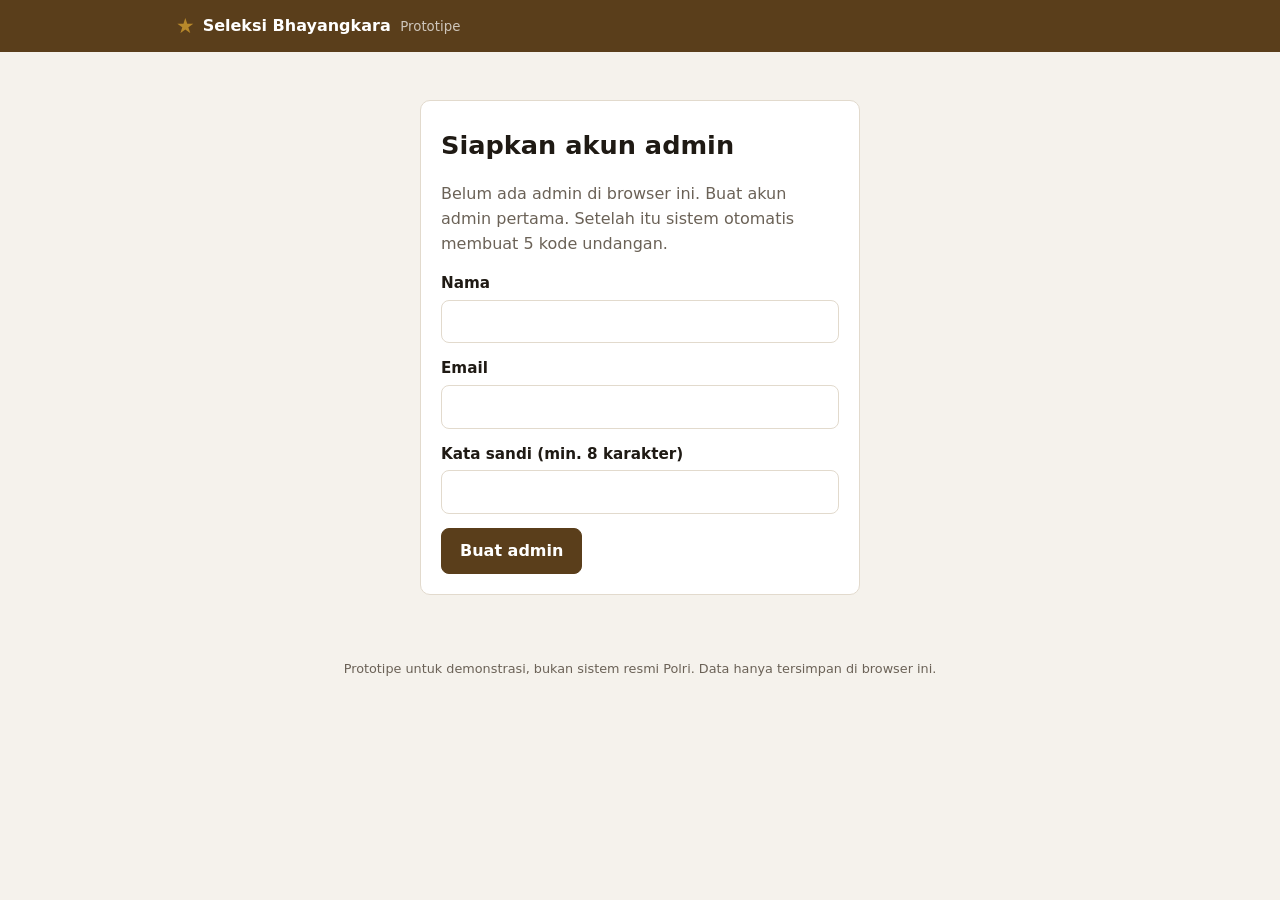
==== web-iqbal/index.html @ a6638b3a "web-iqbal: prototipe web seleksi Bhayangkara berbantuan AI - Registrasi hanya dengan kode undangan s" ====
<!doctype html>
<html lang="id">
<head>
  <meta charset="utf-8">
  <meta name="viewport" content="width=device-width, initial-scale=1">
  <title>Seleksi Bhayangkara</title>
  <link rel="stylesheet" href="css/style.css">
</head>
<body>
  <header id="kepala"></header>
  <main id="app"><p class="redup">Memuat...</p></main>
  <footer class="kaki">Prototipe untuk demonstrasi, bukan sistem resmi Polri. Data hanya tersimpan di browser ini.</footer>
  <script src="js/db.js"></script>
  <script src="js/soal.js"></script>
  <script src="js/ai.js"></script>
  <script src="js/app.js"></script>
</body>
</html>
---- web-iqbal/css/style.css ----
:root {
  --latar: #f5f2ec;
  --permukaan: #ffffff;
  --tinta: #1f1a14;
  --redup: #6b6257;
  --garis: #e2dacd;
  --merek: #5a3e1b;
  --merek-terang: #7a5626;
  --emas: #b8892b;
  --hijau: #1f7a4d; --hijau-latar: #e3f4ea;
  --kuning: #8a6400; --kuning-latar: #fff3cc;
  --merah: #b42318; --merah-latar: #fde8e7;
  --radius: 10px;
}

* { box-sizing: border-box; }
body {
  margin: 0;
  background: var(--latar);
  color: var(--tinta);
  font: 16px/1.55 system-ui, -apple-system, "Segoe UI", Roboto, sans-serif;
}
a { color: var(--merek-terang); }
h1 { font-size: 1.6rem; margin: .2em 0 .4em; }
h2 { font-size: 1.2rem; margin: 0 0 .5em; }
h3 { font-size: 1rem; margin: 1em 0 .3em; }
h4 { margin: 1.2em 0 .4em; color: var(--merek); }
.redup { color: var(--redup); }
.kecil { font-size: .85rem; }
.pecah { word-break: break-all; }

#kepala { background: var(--merek); color: #fff; }
.kepala-isi { max-width: 960px; margin: 0 auto; padding: 10px 16px; display: flex; align-items: center; gap: 16px; flex-wrap: wrap; }
.merek { display: flex; align-items: center; gap: 8px; color: #fff; text-decoration: none; font-weight: 700; }
.merek small { font-weight: 400; opacity: .7; margin-left: 4px; }
.lambang { color: var(--emas); font-size: 1.3rem; }
#kepala nav { display: flex; gap: 4px; flex: 1; flex-wrap: wrap; }
#kepala nav a { color: #f1e6d4; text-decoration: none; padding: 6px 10px; border-radius: 6px; }
#kepala nav a.aktif, #kepala nav a:hover { background: rgba(255,255,255,.14); color: #fff; }
.pengguna { display: flex; align-items: center; gap: 10px; font-size: .9rem; }
.pengguna .tombol-tipis { color: #fff; border-color: rgba(255,255,255,.4); }

main { max-width: 960px; margin: 0 auto; padding: 24px 16px 40px; }
.kaki { text-align: center; color: var(--redup); font-size: .8rem; padding: 0 16px 24px; }

.kartu { background: var(--permukaan); border: 1px solid var(--garis); border-radius: var(--radius); padding: 20px; margin-bottom: 16px; }
.kartu.sempit { max-width: 440px; margin: 24px auto; }
.kartu.sorot { border: 2px solid var(--emas); }
.kartu.bahaya { border-color: var(--merah-latar); }
.judul-baris { display: flex; justify-content: space-between; align-items: center; gap: 12px; flex-wrap: wrap; }

form label { display: block; margin-bottom: 14px; font-weight: 600; font-size: .95rem; }
input, textarea, select {
  display: block; width: 100%; margin-top: 4px; padding: 9px 11px;
  border: 1px solid var(--garis); border-radius: 8px; font: inherit; background: #fff; color: var(--tinta);
}
input:focus, textarea:focus { outline: 2px solid var(--emas); outline-offset: 0; border-color: var(--emas); }
label.centang { display: flex; gap: 10px; align-items: flex-start; font-weight: 400; }
label.centang input { width: auto; margin-top: 4px; }
.dua-kolom { display: grid; grid-template-columns: 1fr 1fr; gap: 0 20px; }
.baris-form { display: flex; gap: 12px; align-items: flex-end; flex-wrap: wrap; }
.baris-form label { margin: 0; }
.baris-tombol { display: flex; gap: 10px; flex-wrap: wrap; }

.tombol {
  display: inline-block; padding: 10px 18px; border-radius: 8px; border: 1px solid var(--merek);
  background: var(--merek); color: #fff; font: inherit; font-weight: 600; cursor: pointer; text-decoration: none;
}
.tombol:hover { background: var(--merek-terang); }
.tombol-tipis { background: transparent; color: var(--merek); padding: 6px 12px; font-weight: 500; }
.tombol-tipis:hover { background: rgba(90,62,27,.08); }
.tombol-hijau { background: var(--hijau); border-color: var(--hijau); }
.tombol-hijau:hover { background: #18633e; }
.tombol-merah { background: var(--merah); border-color: var(--merah); }
.tombol-merah:hover { background: #8f1c13; }

.langkah { list-style: none; padding: 0; counter-reset: l; }
.langkah li {
  counter-increment: l; display: flex; justify-content: space-between; align-items: center; gap: 16px;
  background: var(--permukaan); border: 1px solid var(--garis); border-radius: var(--radius); padding: 14px 16px 14px 56px;
  margin-bottom: 10px; position: relative;
}
.langkah li::before {
  content: counter(l); position: absolute; left: 16px; width: 28px; height: 28px; border-radius: 50%;
  display: grid; place-items: center; background: var(--garis); font-weight: 700;
}
.langkah li p { margin: 2px 0 0; font-size: .9rem; }
.langkah-beres::before { content: "✓" !important; background: var(--hijau) !important; color: #fff; }
.langkah-aktif { border-color: var(--emas) !important; }
.langkah-aktif::before { background: var(--emas) !important; color: #fff; }
.langkah-kunci { opacity: .55; }

.kemajuan { height: 8px; background: var(--garis); border-radius: 4px; overflow: hidden; }
.kemajuan div { height: 100%; background: var(--emas); transition: width .2s; }

fieldset.soal { margin: 0 0 16px; }
fieldset.soal legend { font-weight: 700; color: var(--merek); padding: 0 6px; }
fieldset.soal.kurang { border-color: var(--merah); box-shadow: 0 0 0 2px var(--merah-latar); }
.pertanyaan { font-weight: 600; margin-top: 0; }
.opsi { display: flex !important; gap: 10px; align-items: flex-start; font-weight: 400 !important; padding: 8px 10px; border: 1px solid var(--garis); border-radius: 8px; margin-bottom: 8px !important; cursor: pointer; }
.opsi input { width: auto; margin-top: 5px; }
.opsi:has(input:checked) { border-color: var(--emas); background: #fdf8ec; }
.alasan { margin-top: 12px; font-weight: 500 !important; }
.navigasi { display: flex; justify-content: space-between; gap: 12px; }

.lencana { display: inline-block; padding: 3px 10px; border-radius: 999px; font-size: .82rem; font-weight: 700; white-space: nowrap; }
.lencana-hijau { background: var(--hijau-latar); color: var(--hijau); }
.lencana-kuning { background: var(--kuning-latar); color: var(--kuning); }
.lencana-merah { background: var(--merah-latar); color: var(--merah); }
.lencana-demo { background: #ece8f7; color: #4a3d8f; }
.tingkat { font-size: .8rem; font-weight: 700; }
.tingkat-rendah { color: var(--kuning); }
.tingkat-sedang { color: #b45309; }
.tingkat-tinggi { color: var(--merah); }

.skor-besar { font-size: 1.8rem; font-weight: 800; color: var(--merek); }
.batang-skor { display: grid; gap: 6px; }
.batang { display: grid; grid-template-columns: 200px 1fr 44px; gap: 10px; align-items: center; font-size: .9rem; }
.jalur { height: 10px; background: var(--garis); border-radius: 5px; overflow: hidden; }
.jalur div { height: 100%; background: var(--merek-terang); }
.batang b { text-align: right; }
.jawaban { border-top: 1px solid var(--garis); padding: 8px 0; }
.jawaban p { margin: 2px 0; }
.nilai { font-size: .8rem; font-weight: 700; padding: 1px 6px; border-radius: 4px; }
.nilai-4 { background: var(--hijau-latar); color: var(--hijau); }
.nilai-3 { background: #eef4e3; color: #4d6b1f; }
.nilai-2 { background: var(--kuning-latar); color: var(--kuning); }
.nilai-1 { background: var(--merah-latar); color: var(--merah); }

details { margin: 12px 0; }
summary { cursor: pointer; color: var(--merek-terang); font-weight: 600; }

.tabel-bungkus { overflow-x: auto; background: var(--permukaan); border: 1px solid var(--garis); border-radius: var(--radius); margin-bottom: 16px; }
table { width: 100%; border-collapse: collapse; font-size: .92rem; }
th, td { text-align: left; padding: 10px 12px; border-bottom: 1px solid var(--garis); vertical-align: top; }
th { background: #faf7f1; font-size: .82rem; text-transform: uppercase; letter-spacing: .03em; color: var(--redup); }
tr:last-child td { border-bottom: 0; }
td.aksi { white-space: nowrap; text-align: right; }
code { background: #f3eee4; padding: 2px 6px; border-radius: 4px; }

.daftar-data { display: grid; grid-template-columns: 140px 1fr; gap: 4px 12px; }
.daftar-data dt { color: var(--redup); }
.daftar-data dd { margin: 0; word-break: break-all; }

.galeri { display: grid; grid-template-columns: repeat(auto-fill, minmax(120px, 1fr)); gap: 10px; margin: 12px 0; }
.galeri figure { margin: 0; position: relative; }
.galeri img { width: 100%; height: 120px; object-fit: cover; border-radius: 8px; border: 1px solid var(--garis); display: block; }
.galeri figcaption { font-size: .8rem; color: var(--redup); }
.galeri .hapus { position: absolute; top: 4px; right: 4px; width: 26px; height: 26px; border-radius: 50%; border: 0; background: rgba(0,0,0,.65); color: #fff; cursor: pointer; }

.peringatan { background: var(--kuning-latar); color: #5c4300; padding: 8px 12px; border-radius: 8px; }
.galat { background: var(--merah-latar); color: var(--merah); padding: 8px 12px; border-radius: 8px; }
.keputusan-disetujui { border-color: var(--hijau); background: var(--hijau-latar); }
.keputusan-ditolak { border-color: var(--merah); background: var(--merah-latar); }
.teks-panjang { max-width: 70ch; }

.toast { position: fixed; bottom: 20px; left: 50%; transform: translateX(-50%); max-width: calc(100% - 32px); padding: 12px 18px; border-radius: 8px; color: #fff; background: #333; z-index: 20; box-shadow: 0 6px 20px rgba(0,0,0,.2); }
.toast-sukses { background: var(--hijau); }
.toast-gagal { background: var(--merah); }
.sibuk { position: fixed; inset: 0; background: rgba(31,26,20,.45); display: grid; place-items: center; z-index: 10; padding: 16px; }
.sibuk-kotak { background: #fff; border-radius: var(--radius); padding: 24px 28px; text-align: center; max-width: 340px; }
.putar { width: 36px; height: 36px; border: 4px solid var(--garis); border-top-color: var(--emas); border-radius: 50%; margin: 0 auto; animation: putar 1s linear infinite; }
@keyframes putar { to { transform: rotate(360deg); } }

@media (max-width: 640px) {
  .dua-kolom { grid-template-columns: 1fr; }
  .batang { grid-template-columns: 1fr 44px; }
  .batang span { grid-column: 1 / -1; }
  .langkah li { flex-direction: column; align-items: flex-start; }
  .daftar-data { grid-template-columns: 1fr; }
  .daftar-data dd { margin-bottom: 6px; }
  h1 { font-size: 1.35rem; }
}
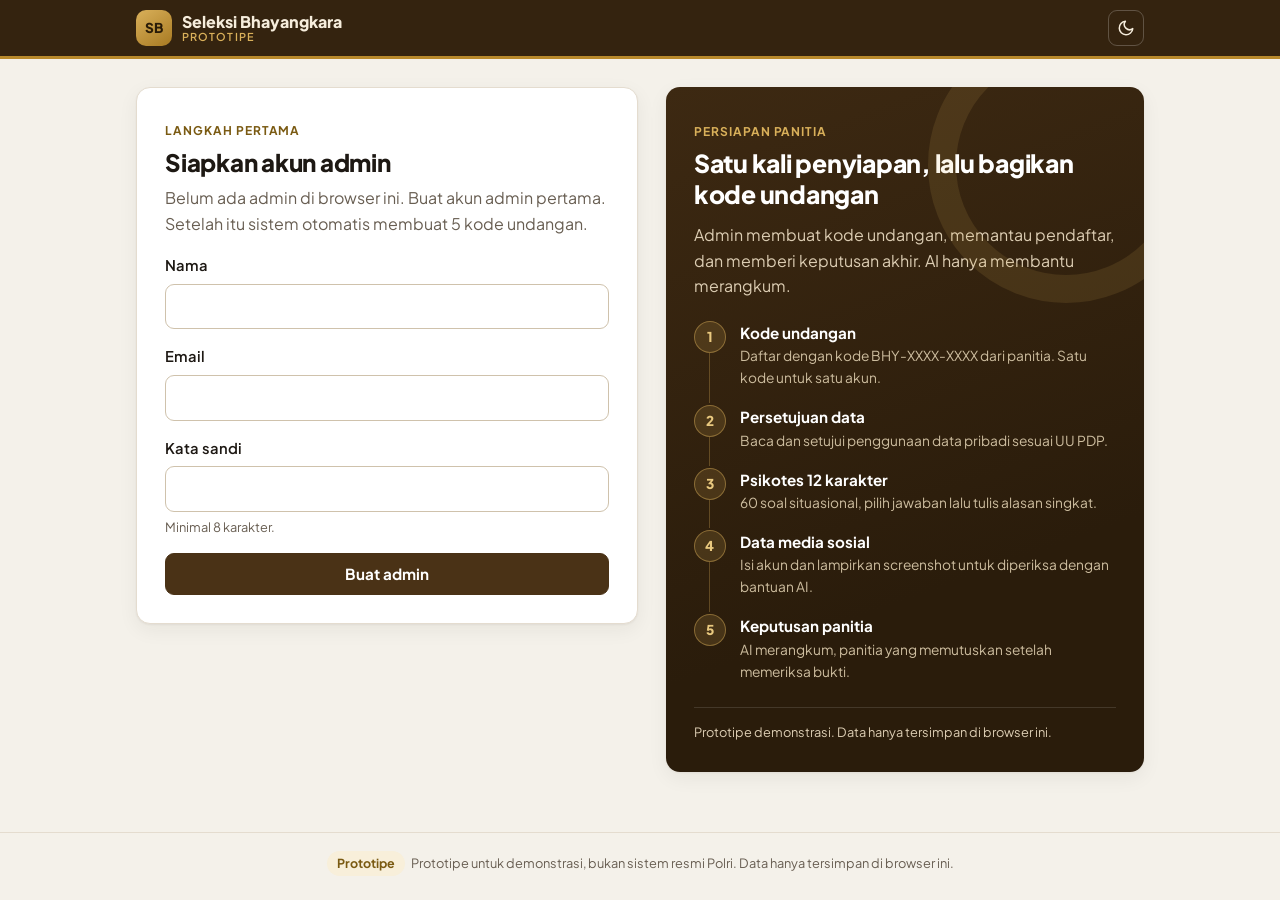
==== commit a637f847: "web-iqbal: rombak tampilan (resmi, responsif 375px, mode gelap) - Token warna coklat/emas dirapikan," ====
--- a/web-iqbal/index.html
+++ b/web-iqbal/index.html
@@ -4,12 +4,17 @@
   <meta charset="utf-8">
   <meta name="viewport" content="width=device-width, initial-scale=1">
   <title>Seleksi Bhayangkara</title>
+  <meta name="color-scheme" content="light dark">
+  <script>try { var t = localStorage.getItem('tema'); if (t === 'light' || t === 'dark') document.documentElement.dataset.theme = t; } catch (e) {}</script>
+  <link rel="preconnect" href="https://fonts.googleapis.com">
+  <link rel="preconnect" href="https://fonts.gstatic.com" crossorigin>
+  <link rel="stylesheet" href="https://fonts.googleapis.com/css2?family=Plus+Jakarta+Sans:wght@400;500;600;700;800&display=swap">
   <link rel="stylesheet" href="css/style.css">
 </head>
 <body>
   <header id="kepala"></header>
   <main id="app"><p class="redup">Memuat...</p></main>
-  <footer class="kaki">Prototipe untuk demonstrasi, bukan sistem resmi Polri. Data hanya tersimpan di browser ini.</footer>
+  <footer class="kaki"><span class="lencana lencana-prototipe">Prototipe</span>Prototipe untuk demonstrasi, bukan sistem resmi Polri. Data hanya tersimpan di browser ini.</footer>
   <script src="js/db.js"></script>
   <script src="js/soal.js"></script>
   <script src="js/ai.js"></script>
--- a/web-iqbal/css/style.css
+++ b/web-iqbal/css/style.css
@@ -1,173 +1,665 @@
+/* ==========================================================================
+   Seleksi Bhayangkara (prototipe): tampilan
+   Token warna di :root, mode gelap lewat prefers-color-scheme atau data-theme.
+   ========================================================================== */
+
 :root {
-  --latar: #f5f2ec;
+  --latar: #f4f1ea;
+  --latar-2: #ece6da;
   --permukaan: #ffffff;
-  --tinta: #1f1a14;
-  --redup: #6b6257;
-  --garis: #e2dacd;
-  --merek: #5a3e1b;
-  --merek-terang: #7a5626;
+  --permukaan-2: #faf7f1;
+  --tinta: #1d1813;
+  --redup: #685e52;
+  --garis: #e4dccf;
+  --garis-kuat: #cfc2ac;
+  --merek: #4a3216;
+  --merek-terang: #6d4c22;
+  --tautan: #7a5626;
   --emas: #b8892b;
-  --hijau: #1f7a4d; --hijau-latar: #e3f4ea;
-  --kuning: #8a6400; --kuning-latar: #fff3cc;
-  --merah: #b42318; --merah-latar: #fde8e7;
-  --radius: 10px;
-}
+  --emas-lembut: #f8efda;
+  --emas-tinta: #7a5a12;
+  --kepala: #34230f;
+  --kepala-tinta: #f6eddc;
+  --tombol: #4a3216;
+  --tombol-hover: #6d4c22;
+  --tombol-tinta: #ffffff;
+  --hijau: #17784a; --hijau-latar: #e2f3e9; --hijau-garis: #a7d9bd;
+  --kuning: #8a6100; --kuning-latar: #fff2c7; --kuning-garis: #ecd27a;
+  --merah: #b42318; --merah-latar: #fde7e5; --merah-garis: #f2b1aa;
+  --ungu: #4a3d8f; --ungu-latar: #ece8f7;
+  --bayang: 0 1px 2px rgba(40, 28, 12, .05), 0 6px 20px rgba(40, 28, 12, .06);
+  --bayang-kuat: 0 10px 40px rgba(40, 28, 12, .18);
+  --radius: 14px;
+  --radius-kecil: 9px;
+  --lebar: 1040px;
+  color-scheme: light;
+}
+
+@media (prefers-color-scheme: dark) {
+  :root:not([data-theme="light"]) {
+    --latar: #14110d;
+    --latar-2: #1b1712;
+    --permukaan: #1e1913;
+    --permukaan-2: #241e17;
+    --tinta: #efe8dc;
+    --redup: #a99d8c;
+    --garis: #352c22;
+    --garis-kuat: #4b3f31;
+    --merek: #e2bf78;
+    --merek-terang: #f0d395;
+    --tautan: #e3bd6b;
+    --emas: #d4a646;
+    --emas-lembut: #2b2316;
+    --emas-tinta: #ecc879;
+    --kepala: #0e0b08;
+    --kepala-tinta: #efe3cc;
+    --tombol: #d4a646;
+    --tombol-hover: #e6bb5f;
+    --tombol-tinta: #1b140a;
+    --hijau: #5ccf95; --hijau-latar: #12291d; --hijau-garis: #24563c;
+    --kuning: #e8b941; --kuning-latar: #2d2410; --kuning-garis: #5c4a1b;
+    --merah: #f3837a; --merah-latar: #341815; --merah-garis: #6b2c26;
+    --ungu: #b9aef0; --ungu-latar: #252040;
+    --bayang: 0 1px 2px rgba(0, 0, 0, .3), 0 6px 20px rgba(0, 0, 0, .25);
+    --bayang-kuat: 0 10px 40px rgba(0, 0, 0, .55);
+    color-scheme: dark;
+  }
+}
+:root[data-theme="dark"] {
+  --latar: #14110d;
+  --latar-2: #1b1712;
+  --permukaan: #1e1913;
+  --permukaan-2: #241e17;
+  --tinta: #efe8dc;
+  --redup: #a99d8c;
+  --garis: #352c22;
+  --garis-kuat: #4b3f31;
+  --merek: #e2bf78;
+  --merek-terang: #f0d395;
+  --tautan: #e3bd6b;
+  --emas: #d4a646;
+  --emas-lembut: #2b2316;
+  --emas-tinta: #ecc879;
+  --kepala: #0e0b08;
+  --kepala-tinta: #efe3cc;
+  --tombol: #d4a646;
+  --tombol-hover: #e6bb5f;
+  --tombol-tinta: #1b140a;
+  --hijau: #5ccf95; --hijau-latar: #12291d; --hijau-garis: #24563c;
+  --kuning: #e8b941; --kuning-latar: #2d2410; --kuning-garis: #5c4a1b;
+  --merah: #f3837a; --merah-latar: #341815; --merah-garis: #6b2c26;
+  --ungu: #b9aef0; --ungu-latar: #252040;
+  --bayang: 0 1px 2px rgba(0, 0, 0, .3), 0 6px 20px rgba(0, 0, 0, .25);
+  --bayang-kuat: 0 10px 40px rgba(0, 0, 0, .55);
+  color-scheme: dark;
+}
+
+/* ---------- Dasar ---------- */
 
 * { box-sizing: border-box; }
+[hidden] { display: none !important; }
+html { -webkit-text-size-adjust: 100%; }
 body {
   margin: 0;
+  min-height: 100vh;
+  display: flex;
+  flex-direction: column;
   background: var(--latar);
   color: var(--tinta);
-  font: 16px/1.55 system-ui, -apple-system, "Segoe UI", Roboto, sans-serif;
-}
-a { color: var(--merek-terang); }
-h1 { font-size: 1.6rem; margin: .2em 0 .4em; }
-h2 { font-size: 1.2rem; margin: 0 0 .5em; }
-h3 { font-size: 1rem; margin: 1em 0 .3em; }
-h4 { margin: 1.2em 0 .4em; color: var(--merek); }
+  font: 16px/1.6 "Plus Jakarta Sans", system-ui, -apple-system, "Segoe UI", Roboto, sans-serif;
+  -webkit-font-smoothing: antialiased;
+}
+a { color: var(--tautan); text-underline-offset: 2px; }
+h1, h2, h3, h4 { line-height: 1.25; letter-spacing: -.01em; }
+h1 { font-size: 1.75rem; font-weight: 800; margin: .1em 0 .35em; }
+h2 { font-size: 1.2rem; font-weight: 700; margin: 0 0 .5em; }
+h3 { font-size: 1rem; font-weight: 700; margin: 1.2em 0 .4em; }
+h4 { font-size: .95rem; margin: 1.4em 0 .5em; color: var(--merek); }
+p { margin: 0 0 .8em; }
+ul, ol { padding-left: 1.3em; }
+li { margin-bottom: .25em; }
 .redup { color: var(--redup); }
 .kecil { font-size: .85rem; }
 .pecah { word-break: break-all; }
-
-#kepala { background: var(--merek); color: #fff; }
-.kepala-isi { max-width: 960px; margin: 0 auto; padding: 10px 16px; display: flex; align-items: center; gap: 16px; flex-wrap: wrap; }
-.merek { display: flex; align-items: center; gap: 8px; color: #fff; text-decoration: none; font-weight: 700; }
-.merek small { font-weight: 400; opacity: .7; margin-left: 4px; }
-.lambang { color: var(--emas); font-size: 1.3rem; }
-#kepala nav { display: flex; gap: 4px; flex: 1; flex-wrap: wrap; }
-#kepala nav a { color: #f1e6d4; text-decoration: none; padding: 6px 10px; border-radius: 6px; }
-#kepala nav a.aktif, #kepala nav a:hover { background: rgba(255,255,255,.14); color: #fff; }
-.pengguna { display: flex; align-items: center; gap: 10px; font-size: .9rem; }
-.pengguna .tombol-tipis { color: #fff; border-color: rgba(255,255,255,.4); }
-
-main { max-width: 960px; margin: 0 auto; padding: 24px 16px 40px; }
-.kaki { text-align: center; color: var(--redup); font-size: .8rem; padding: 0 16px 24px; }
-
-.kartu { background: var(--permukaan); border: 1px solid var(--garis); border-radius: var(--radius); padding: 20px; margin-bottom: 16px; }
-.kartu.sempit { max-width: 440px; margin: 24px auto; }
-.kartu.sorot { border: 2px solid var(--emas); }
-.kartu.bahaya { border-color: var(--merah-latar); }
-.judul-baris { display: flex; justify-content: space-between; align-items: center; gap: 12px; flex-wrap: wrap; }
-
-form label { display: block; margin-bottom: 14px; font-weight: 600; font-size: .95rem; }
+.label-atas {
+  display: inline-block; margin: 0 0 .35em; font-size: .75rem; font-weight: 700;
+  letter-spacing: .08em; text-transform: uppercase; color: var(--emas-tinta);
+}
+.huruf-besar { text-transform: uppercase; }
+:focus-visible { outline: 3px solid var(--emas); outline-offset: 2px; }
+.sr { position: absolute !important; width: 1px; height: 1px; overflow: hidden; clip: rect(0 0 0 0); white-space: nowrap; }
+
+/* ---------- Kepala ---------- */
+
+#kepala {
+  background: var(--kepala);
+  color: var(--kepala-tinta);
+  border-bottom: 3px solid var(--emas);
+  position: sticky; top: 0; z-index: 30;
+}
+.kepala-isi {
+  max-width: var(--lebar); margin: 0 auto; padding: 10px 16px;
+  display: flex; align-items: center; gap: 12px 20px; flex-wrap: wrap;
+}
+.merek { display: flex; align-items: center; gap: 10px; color: var(--kepala-tinta); text-decoration: none; min-width: 0; }
+.lambang {
+  flex: none; width: 36px; height: 36px; border-radius: 10px; display: grid; place-items: center;
+  background: linear-gradient(145deg, #d9b05a, #a87a22); color: #2a1c08;
+  font-weight: 800; font-size: .85rem; letter-spacing: .02em;
+}
+.merek-teks { display: flex; flex-direction: column; line-height: 1.15; font-weight: 800; font-size: 1rem; }
+.merek-teks small {
+  font-weight: 600; font-size: .68rem; letter-spacing: .1em; text-transform: uppercase; color: #d9b05a;
+}
+#kepala nav { display: flex; gap: 4px; flex: 1; min-width: 0; }
+#kepala nav a {
+  color: var(--kepala-tinta); opacity: .78; text-decoration: none; padding: 7px 12px; border-radius: 8px;
+  font-weight: 600; font-size: .92rem; white-space: nowrap;
+}
+#kepala nav a:hover { opacity: 1; background: rgba(255, 255, 255, .08); }
+#kepala nav a.aktif { opacity: 1; background: rgba(217, 176, 90, .18); color: #f3d79b; }
+.pengisi { flex: 1; }
+.pengguna { display: flex; align-items: center; gap: 8px; margin-left: auto; }
+.nama-pengguna { display: flex; flex-direction: column; line-height: 1.2; text-align: right; font-weight: 600; font-size: .88rem; }
+.nama-pengguna small { font-weight: 500; font-size: .72rem; opacity: .65; }
+.pengguna .tombol-tipis { color: var(--kepala-tinta); border-color: rgba(255, 255, 255, .28); }
+.pengguna .tombol-tipis:hover { background: rgba(255, 255, 255, .1); }
+.tombol-ikon {
+  width: 36px; height: 36px; display: grid; place-items: center; border-radius: 9px; cursor: pointer;
+  border: 1px solid rgba(255, 255, 255, .22); background: transparent; color: var(--kepala-tinta);
+}
+.tombol-ikon:hover { background: rgba(255, 255, 255, .1); }
+.tombol-ikon svg { width: 18px; height: 18px; }
+
+/* ---------- Tata letak ---------- */
+
+main { flex: 1; width: 100%; max-width: var(--lebar); margin: 0 auto; padding: 28px 16px 48px; }
+.kaki {
+  border-top: 1px solid var(--garis); color: var(--redup); font-size: .8rem; text-align: center;
+  padding: 18px 16px 24px; line-height: 1.5;
+}
+.kaki .lencana { margin-right: 6px; }
+
+.kartu {
+  background: var(--permukaan); border: 1px solid var(--garis); border-radius: var(--radius);
+  padding: 22px; margin-bottom: 16px; box-shadow: var(--bayang);
+}
+.kartu > :last-child { margin-bottom: 0; }
+.kartu.sempit { max-width: 460px; margin: 24px auto; }
+.kartu.sorot { border-color: var(--emas); box-shadow: 0 0 0 1px var(--emas), var(--bayang); }
+.kartu.bahaya { border-color: var(--merah-garis); }
+.judul-baris { display: flex; justify-content: space-between; align-items: center; gap: 8px 12px; flex-wrap: wrap; }
+.judul-baris h2, .judul-baris h3 { margin: 0; }
+.judul-halaman { display: flex; justify-content: space-between; align-items: flex-end; gap: 16px; flex-wrap: wrap; margin-bottom: 20px; }
+.judul-halaman h1 { margin-bottom: .15em; }
+.judul-halaman p { margin: 0; }
+.kembali { display: inline-flex; align-items: center; gap: 6px; font-weight: 600; font-size: .9rem; text-decoration: none; margin-bottom: 12px; }
+
+/* ---------- Formulir ---------- */
+
+form label { display: block; margin-bottom: 16px; font-weight: 600; font-size: .92rem; }
+.label-isian { margin: 0 0 6px; font-size: .92rem; }
+.petunjuk { display: block; font-weight: 400; font-size: .8rem; color: var(--redup); margin-top: 5px; }
 input, textarea, select {
-  display: block; width: 100%; margin-top: 4px; padding: 9px 11px;
-  border: 1px solid var(--garis); border-radius: 8px; font: inherit; background: #fff; color: var(--tinta);
-}
-input:focus, textarea:focus { outline: 2px solid var(--emas); outline-offset: 0; border-color: var(--emas); }
-label.centang { display: flex; gap: 10px; align-items: flex-start; font-weight: 400; }
-label.centang input { width: auto; margin-top: 4px; }
+  display: block; width: 100%; margin-top: 6px; padding: 10px 12px;
+  border: 1px solid var(--garis-kuat); border-radius: var(--radius-kecil);
+  font: inherit; font-weight: 400; background: var(--permukaan); color: var(--tinta);
+  transition: border-color .15s, box-shadow .15s;
+}
+input::placeholder, textarea::placeholder { color: var(--redup); opacity: .75; }
+input:focus, textarea:focus, select:focus { outline: none; border-color: var(--emas); box-shadow: 0 0 0 3px color-mix(in srgb, var(--emas) 28%, transparent); }
+textarea { resize: vertical; min-height: 64px; }
+label.centang {
+  display: flex; gap: 12px; align-items: flex-start; font-weight: 500; padding: 12px 14px;
+  background: var(--permukaan-2); border: 1px solid var(--garis); border-radius: var(--radius-kecil); cursor: pointer;
+}
+label.centang input { width: 18px; height: 18px; flex: none; margin-top: 3px; accent-color: var(--emas); }
 .dua-kolom { display: grid; grid-template-columns: 1fr 1fr; gap: 0 20px; }
-.baris-form { display: flex; gap: 12px; align-items: flex-end; flex-wrap: wrap; }
-.baris-form label { margin: 0; }
-.baris-tombol { display: flex; gap: 10px; flex-wrap: wrap; }
+.baris-form { display: flex; gap: 12px 16px; align-items: flex-end; flex-wrap: wrap; }
+.baris-form label { margin: 0; flex: 1 1 160px; }
+.baris-tombol { display: flex; gap: 10px; flex-wrap: wrap; align-items: center; }
+
+/* ---------- Tombol ---------- */
 
 .tombol {
-  display: inline-block; padding: 10px 18px; border-radius: 8px; border: 1px solid var(--merek);
-  background: var(--merek); color: #fff; font: inherit; font-weight: 600; cursor: pointer; text-decoration: none;
-}
-.tombol:hover { background: var(--merek-terang); }
-.tombol-tipis { background: transparent; color: var(--merek); padding: 6px 12px; font-weight: 500; }
-.tombol-tipis:hover { background: rgba(90,62,27,.08); }
-.tombol-hijau { background: var(--hijau); border-color: var(--hijau); }
-.tombol-hijau:hover { background: #18633e; }
-.tombol-merah { background: var(--merah); border-color: var(--merah); }
-.tombol-merah:hover { background: #8f1c13; }
-
-.langkah { list-style: none; padding: 0; counter-reset: l; }
+  display: inline-flex; align-items: center; justify-content: center; gap: 8px;
+  padding: 11px 20px; border-radius: var(--radius-kecil); border: 1px solid var(--tombol);
+  background: var(--tombol); color: var(--tombol-tinta); font: inherit; font-weight: 700; font-size: .95rem;
+  cursor: pointer; text-decoration: none; line-height: 1.2; transition: background .15s, border-color .15s, transform .05s;
+}
+.tombol:hover { background: var(--tombol-hover); border-color: var(--tombol-hover); }
+.tombol:active { transform: translateY(1px); }
+.tombol-penuh { width: 100%; }
+.tombol-tipis { background: transparent; color: var(--merek); border-color: var(--garis-kuat); padding: 7px 14px; font-weight: 600; font-size: .88rem; }
+.tombol-tipis:hover { background: var(--emas-lembut); border-color: var(--emas); }
+.tombol-hijau { background: var(--hijau); border-color: var(--hijau); color: #fff; }
+.tombol-hijau:hover { background: color-mix(in srgb, var(--hijau) 85%, #000); border-color: color-mix(in srgb, var(--hijau) 85%, #000); }
+.tombol-merah { background: var(--merah); border-color: var(--merah); color: #fff; }
+.tombol-merah:hover { background: color-mix(in srgb, var(--merah) 85%, #000); border-color: color-mix(in srgb, var(--merah) 85%, #000); }
+:root[data-theme="dark"] .tombol-hijau, :root[data-theme="dark"] .tombol-merah { color: #14110d; }
+@media (prefers-color-scheme: dark) {
+  :root:not([data-theme="light"]) .tombol-hijau, :root:not([data-theme="light"]) .tombol-merah { color: #14110d; }
+}
+
+/* ---------- Halaman masuk / daftar ---------- */
+
+.auth { display: grid; grid-template-columns: 1.05fr 1fr; gap: 28px; align-items: start; }
+.auth-info {
+  position: relative; overflow: hidden; border-radius: var(--radius); padding: 30px 28px;
+  background: linear-gradient(160deg, #3d2912 0%, #2a1c0b 70%); color: #f3e8d4;
+  box-shadow: var(--bayang);
+}
+.auth-info::after {
+  content: ""; position: absolute; right: -60px; top: -60px; width: 220px; height: 220px; border-radius: 50%;
+  border: 28px solid rgba(217, 176, 90, .12); pointer-events: none;
+}
+.auth-info .label-atas { color: #d9b05a; }
+.auth-judul { font-size: 1.55rem; font-weight: 800; margin: .1em 0 .5em; color: #fff; }
+.auth-info > p { color: #dccdb3; }
+.alur { list-style: none; padding: 0; margin: 22px 0 0; counter-reset: alur; }
+.alur li { counter-increment: alur; position: relative; padding: 0 0 16px 46px; margin: 0; }
+.alur li::before {
+  content: counter(alur); position: absolute; left: 0; top: 0; width: 30px; height: 30px; border-radius: 50%;
+  display: grid; place-items: center; font-weight: 800; font-size: .85rem;
+  background: rgba(217, 176, 90, .16); color: #e9c97f; border: 1px solid rgba(217, 176, 90, .45);
+}
+.alur li:not(:last-child)::after {
+  content: ""; position: absolute; left: 15px; top: 32px; bottom: 2px; width: 1px; background: rgba(217, 176, 90, .3);
+}
+.alur b { display: block; color: #fff; font-size: .95rem; }
+.alur span { display: block; color: #cdbd9f; font-size: .86rem; }
+.auth-catatan { margin: 8px 0 0; padding-top: 14px; border-top: 1px solid rgba(255, 255, 255, .12); font-size: .8rem; color: #bfae8f; }
+.auth-form { padding: 28px; margin: 0; }
+.auth-form h1 { font-size: 1.5rem; }
+.auth-form form { margin-top: 18px; }
+.auth-bawah { margin: 16px 0 0; text-align: center; font-size: .92rem; }
+
+/* ---------- Beranda pendaftar ---------- */
+
+.ringkas-kemajuan {
+  display: flex; align-items: center; gap: 12px; background: var(--permukaan); border: 1px solid var(--garis);
+  border-radius: var(--radius); padding: 10px 16px; box-shadow: var(--bayang);
+}
+.ringkas-kemajuan b { font-size: 1.5rem; font-weight: 800; color: var(--merek); }
+.ringkas-kemajuan span { font-size: .82rem; color: var(--redup); line-height: 1.3; }
+.langkah { list-style: none; padding: 0; margin: 0; counter-reset: l; }
 .langkah li {
-  counter-increment: l; display: flex; justify-content: space-between; align-items: center; gap: 16px;
-  background: var(--permukaan); border: 1px solid var(--garis); border-radius: var(--radius); padding: 14px 16px 14px 56px;
-  margin-bottom: 10px; position: relative;
+  counter-increment: l; display: flex; align-items: center; gap: 16px; position: relative;
+  background: var(--permukaan); border: 1px solid var(--garis); border-radius: var(--radius);
+  padding: 18px 18px 18px 70px; margin-bottom: 12px; box-shadow: var(--bayang);
 }
 .langkah li::before {
-  content: counter(l); position: absolute; left: 16px; width: 28px; height: 28px; border-radius: 50%;
-  display: grid; place-items: center; background: var(--garis); font-weight: 700;
-}
-.langkah li p { margin: 2px 0 0; font-size: .9rem; }
-.langkah-beres::before { content: "✓" !important; background: var(--hijau) !important; color: #fff; }
-.langkah-aktif { border-color: var(--emas) !important; }
-.langkah-aktif::before { background: var(--emas) !important; color: #fff; }
-.langkah-kunci { opacity: .55; }
-
-.kemajuan { height: 8px; background: var(--garis); border-radius: 4px; overflow: hidden; }
-.kemajuan div { height: 100%; background: var(--emas); transition: width .2s; }
-
-fieldset.soal { margin: 0 0 16px; }
-fieldset.soal legend { font-weight: 700; color: var(--merek); padding: 0 6px; }
-fieldset.soal.kurang { border-color: var(--merah); box-shadow: 0 0 0 2px var(--merah-latar); }
-.pertanyaan { font-weight: 600; margin-top: 0; }
-.opsi { display: flex !important; gap: 10px; align-items: flex-start; font-weight: 400 !important; padding: 8px 10px; border: 1px solid var(--garis); border-radius: 8px; margin-bottom: 8px !important; cursor: pointer; }
-.opsi input { width: auto; margin-top: 5px; }
-.opsi:has(input:checked) { border-color: var(--emas); background: #fdf8ec; }
-.alasan { margin-top: 12px; font-weight: 500 !important; }
-.navigasi { display: flex; justify-content: space-between; gap: 12px; }
-
-.lencana { display: inline-block; padding: 3px 10px; border-radius: 999px; font-size: .82rem; font-weight: 700; white-space: nowrap; }
-.lencana-hijau { background: var(--hijau-latar); color: var(--hijau); }
-.lencana-kuning { background: var(--kuning-latar); color: var(--kuning); }
-.lencana-merah { background: var(--merah-latar); color: var(--merah); }
-.lencana-demo { background: #ece8f7; color: #4a3d8f; }
-.tingkat { font-size: .8rem; font-weight: 700; }
-.tingkat-rendah { color: var(--kuning); }
-.tingkat-sedang { color: #b45309; }
-.tingkat-tinggi { color: var(--merah); }
+  content: counter(l); position: absolute; left: 18px; top: 50%; translate: 0 -50%; width: 36px; height: 36px; border-radius: 50%;
+  display: grid; place-items: center; background: var(--latar-2); color: var(--redup); font-weight: 800;
+}
+.langkah-isi { flex: 1; min-width: 0; }
+.langkah-isi strong { display: inline; font-size: 1.02rem; }
+.langkah li p { margin: 3px 0 0; font-size: .9rem; }
+.langkah-status { display: inline-block; vertical-align: 2px; margin-left: 8px; font-size: .72rem; font-weight: 700; padding: 2px 8px; border-radius: 999px; }
+.langkah-beres::before { content: "✓" !important; background: var(--hijau) !important; color: #fff !important; }
+.langkah-beres .langkah-status { background: var(--hijau-latar); color: var(--hijau); }
+.langkah-aktif { border-color: var(--emas) !important; box-shadow: 0 0 0 1px var(--emas), var(--bayang) !important; }
+.langkah-aktif::before { background: var(--emas) !important; color: #2a1c08 !important; }
+.langkah-aktif .langkah-status { background: var(--emas-lembut); color: var(--emas-tinta); }
+.langkah-kunci { opacity: .6; box-shadow: none !important; }
+.langkah-kunci .langkah-status { background: var(--latar-2); color: var(--redup); }
+
+.banner { display: flex; gap: 14px; align-items: flex-start; }
+.banner-ikon { flex: none; width: 40px; height: 40px; border-radius: 50%; display: grid; place-items: center; font-weight: 800; font-size: 1.1rem; }
+.banner h2 { margin-bottom: .25em; }
+.banner p { margin: 0; }
+.keputusan-disetujui { border-color: var(--hijau-garis); background: var(--hijau-latar); }
+.keputusan-disetujui .banner-ikon { background: var(--hijau); color: #fff; }
+.keputusan-ditolak { border-color: var(--merah-garis); background: var(--merah-latar); }
+.keputusan-ditolak .banner-ikon { background: var(--merah); color: #fff; }
+
+/* ---------- Persetujuan ---------- */
+
+.teks-panjang { max-width: 72ch; }
+.teks-panjang ul { background: var(--permukaan-2); border: 1px solid var(--garis); border-radius: var(--radius-kecil); padding: 14px 16px 14px 34px; }
+.kotak-info { display: flex; gap: 12px; padding: 12px 14px; border-radius: var(--radius-kecil); background: var(--emas-lembut); border: 1px solid color-mix(in srgb, var(--emas) 40%, transparent); }
+.kotak-info p { margin: 0; }
+.teks-panjang .kotak-info { margin-bottom: .8em; }
+
+/* ---------- Psikotes ---------- */
+
+.psikotes-atas {
+  position: sticky; top: var(--tinggi-kepala, 59px); z-index: 20; margin: -28px -16px 20px; padding: 12px 16px 10px;
+  background: color-mix(in srgb, var(--latar) 92%, transparent); backdrop-filter: blur(8px);
+  border-bottom: 1px solid var(--garis);
+}
+.psikotes-info { display: flex; justify-content: space-between; gap: 8px; flex-wrap: wrap; font-size: .85rem; margin-bottom: 8px; }
+.psikotes-info b { color: var(--merek); }
+.kemajuan { height: 8px; background: var(--latar-2); border-radius: 999px; overflow: hidden; }
+.kemajuan div { height: 100%; background: linear-gradient(90deg, var(--emas), #d9b05a); border-radius: 999px; transition: width .25s; }
+.bagian-nav { display: flex; gap: 6px; margin-top: 10px; overflow-x: auto; scrollbar-width: none; padding-bottom: 2px; }
+.bagian-nav::-webkit-scrollbar { display: none; }
+.chip-bagian {
+  flex: none; min-width: 34px; height: 30px; padding: 0 8px; border-radius: 8px; display: grid; place-items: center;
+  font-size: .8rem; font-weight: 700; text-decoration: none; border: 1px solid var(--garis-kuat);
+  background: var(--permukaan); color: var(--redup);
+}
+a.chip-bagian:hover { border-color: var(--emas); color: var(--merek); }
+.chip-bagian.sebagian { border-color: var(--emas); color: var(--emas-tinta); background: var(--emas-lembut); }
+.chip-bagian.lengkap { border-color: var(--hijau-garis); color: var(--hijau); background: var(--hijau-latar); }
+.chip-bagian.kini { border-color: var(--tombol); background: var(--tombol); color: var(--tombol-tinta); box-shadow: 0 2px 6px rgba(0, 0, 0, .15); }
+.chip-bagian.terkunci { opacity: .45; cursor: not-allowed; }
+
+.bagian-kepala { display: flex; gap: 18px; align-items: flex-start; }
+.kode-dimensi {
+  flex: none; min-width: 58px; height: 58px; padding: 0 8px; border-radius: 14px; display: grid; place-items: center;
+  background: var(--emas-lembut); color: var(--emas-tinta); border: 1px solid color-mix(in srgb, var(--emas) 45%, transparent);
+  font-weight: 800; font-size: 1.05rem;
+}
+.bagian-kepala h1 { margin: 0 0 .2em; }
+.bagian-kepala p:last-child { margin: 0; }
+
+fieldset.soal { margin: 0 0 16px; min-width: 0; }
+fieldset.soal legend {
+  float: left; width: 100%; padding: 0; margin-bottom: 12px;
+  display: flex; justify-content: space-between; align-items: center; gap: 8px;
+}
+fieldset.soal legend + * { clear: both; }
+.nomor-soal { font-size: .78rem; font-weight: 800; letter-spacing: .06em; text-transform: uppercase; color: var(--emas-tinta); }
+.tanda-lengkap { display: none; font-size: .75rem; font-weight: 700; color: var(--hijau); background: var(--hijau-latar); padding: 2px 10px; border-radius: 999px; }
+fieldset.soal.lengkap { border-color: var(--hijau-garis); }
+fieldset.soal.lengkap .tanda-lengkap { display: inline-block; }
+fieldset.soal.kurang { border-color: var(--merah); box-shadow: 0 0 0 3px var(--merah-latar); }
+.pertanyaan { font-weight: 600; font-size: 1.05rem; line-height: 1.55; margin: 0 0 14px; }
+.opsi {
+  display: flex !important; gap: 12px; align-items: flex-start; font-weight: 400 !important; font-size: .97rem;
+  padding: 11px 14px; border: 1px solid var(--garis); border-radius: var(--radius-kecil); margin-bottom: 8px !important;
+  cursor: pointer; background: var(--permukaan); transition: border-color .12s, background .12s;
+}
+.opsi:hover { border-color: var(--garis-kuat); background: var(--permukaan-2); }
+.opsi input { position: absolute; opacity: 0; width: 1px; height: 1px; margin: 0; }
+.huruf {
+  flex: none; width: 28px; height: 28px; border-radius: 50%; display: grid; place-items: center;
+  border: 1.5px solid var(--garis-kuat); font-weight: 700; font-size: .82rem; color: var(--redup); margin-top: -1px;
+}
+.opsi-teks { padding-top: 1px; }
+.opsi:has(input:checked) { border-color: var(--emas); background: var(--emas-lembut); box-shadow: 0 0 0 1px var(--emas); }
+.opsi:has(input:checked) .huruf { background: var(--emas); border-color: var(--emas); color: #2a1c08; }
+.opsi:has(input:focus-visible) { outline: 3px solid var(--emas); outline-offset: 2px; }
+.alasan { margin: 16px 0 4px !important; font-weight: 600 !important; }
+.alasan .redup { font-weight: 400; }
+.hitung-alasan { text-align: right; font-size: .78rem; color: var(--redup); }
+.hitung-alasan.cukup { color: var(--hijau); font-weight: 600; }
+
+.navigasi {
+  display: flex; justify-content: space-between; align-items: center; gap: 12px;
+  padding: 14px 16px; background: var(--permukaan); border: 1px solid var(--garis); border-radius: var(--radius); box-shadow: var(--bayang);
+}
+.navigasi-tengah { font-size: .85rem; color: var(--redup); text-align: center; }
+
+/* ---------- Status & lencana ---------- */
+
+.lencana {
+  display: inline-flex; align-items: center; gap: 6px; padding: 3px 10px; border-radius: 999px;
+  font-size: .78rem; font-weight: 700; white-space: nowrap; line-height: 1.5;
+}
+.lencana-hijau, .lencana-kuning, .lencana-merah { border: 1px solid; }
+.lencana-hijau::before, .lencana-kuning::before, .lencana-merah::before { content: ""; width: 8px; height: 8px; border-radius: 50%; background: currentColor; }
+.lencana-hijau { background: var(--hijau-latar); color: var(--hijau); border-color: var(--hijau-garis); }
+.lencana-kuning { background: var(--kuning-latar); color: var(--kuning); border-color: var(--kuning-garis); }
+.lencana-merah { background: var(--merah-latar); color: var(--merah); border-color: var(--merah-garis); }
+.lencana-demo { background: var(--ungu-latar); color: var(--ungu); }
+.lencana-prototipe { background: var(--emas-lembut); color: var(--emas-tinta); }
+.tingkat { display: inline-block; font-size: .75rem; font-weight: 700; padding: 1px 8px; border-radius: 999px; text-transform: capitalize; }
+.tingkat-rendah { color: var(--kuning); background: var(--kuning-latar); }
+.tingkat-sedang { color: #b45309; background: color-mix(in srgb, #f97316 14%, transparent); }
+.tingkat-tinggi { color: var(--merah); background: var(--merah-latar); }
+
+.chip { display: inline-block; font-size: .78rem; font-weight: 700; padding: 2px 10px; border-radius: 999px; background: var(--latar-2); color: var(--redup); white-space: nowrap; }
+.chip-tunggu { background: var(--emas-lembut); color: var(--emas-tinta); }
+.chip-setuju { background: var(--hijau-latar); color: var(--hijau); }
+.chip-tolak { background: var(--merah-latar); color: var(--merah); }
+
+/* ---------- Panel admin ---------- */
+
+.statistik { display: grid; grid-template-columns: repeat(5, 1fr); gap: 12px; margin-bottom: 18px; }
+.statistik-kode { grid-template-columns: repeat(3, 1fr); }
+.ubin {
+  background: var(--permukaan); border: 1px solid var(--garis); border-radius: var(--radius); padding: 14px 16px;
+  box-shadow: var(--bayang); border-top: 4px solid var(--garis-kuat);
+}
+.ubin span { display: block; font-size: .78rem; font-weight: 600; color: var(--redup); }
+.ubin b { display: block; font-size: 1.7rem; font-weight: 800; line-height: 1.2; }
+.ubin-emas { border-top-color: var(--emas); }
+.ubin-hijau { border-top-color: var(--hijau); } .ubin-hijau b { color: var(--hijau); }
+.ubin-kuning { border-top-color: var(--kuning); } .ubin-kuning b { color: var(--kuning); }
+.ubin-merah { border-top-color: var(--merah); } .ubin-merah b { color: var(--merah); }
+
+.saring { display: flex; gap: 6px; flex-wrap: wrap; margin-bottom: 12px; }
+.saring button {
+  font: inherit; font-size: .83rem; font-weight: 600; padding: 6px 12px; border-radius: 999px; cursor: pointer;
+  border: 1px solid var(--garis-kuat); background: var(--permukaan); color: var(--redup);
+}
+.saring button:hover { border-color: var(--emas); }
+.saring button.aktif { background: var(--tombol); border-color: var(--tombol); color: var(--tombol-tinta); }
+
+.tabel-bungkus { overflow-x: auto; background: var(--permukaan); border: 1px solid var(--garis); border-radius: var(--radius); margin-bottom: 16px; box-shadow: var(--bayang); }
+.kartu .tabel-bungkus { box-shadow: none; }
+table { width: 100%; border-collapse: collapse; font-size: .92rem; }
+th, td { text-align: left; padding: 12px 14px; border-bottom: 1px solid var(--garis); vertical-align: middle; }
+th { background: var(--permukaan-2); font-size: .74rem; font-weight: 700; text-transform: uppercase; letter-spacing: .06em; color: var(--redup); }
+tr:last-child td { border-bottom: 0; }
+td.aksi { white-space: nowrap; text-align: right; }
+td.aksi .tombol + .tombol { margin-left: 6px; }
+.tabel-pendaftar tbody tr { box-shadow: inset 4px 0 0 var(--garis-kuat); }
+.tabel-pendaftar tbody tr:hover { background: var(--permukaan-2); }
+.tabel-pendaftar tr.baris-hijau { box-shadow: inset 4px 0 0 var(--hijau); }
+.tabel-pendaftar tr.baris-kuning { box-shadow: inset 4px 0 0 var(--kuning); }
+.tabel-pendaftar tr.baris-merah { box-shadow: inset 4px 0 0 var(--merah); }
+.tabel-pendaftar td:first-child a { text-decoration: none; color: var(--tinta); }
+.tabel-pendaftar td:first-child a:hover strong { color: var(--tautan); text-decoration: underline; }
+.temuan td { vertical-align: top; }
+code { font-family: ui-monospace, "Cascadia Code", Consolas, monospace; font-size: .88em; background: var(--latar-2); padding: 3px 7px; border-radius: 6px; font-weight: 600; }
+.keadaan-kosong { text-align: center; padding: 34px 20px; }
+.keadaan-kosong p { margin: 0 auto; max-width: 46ch; }
+
+/* Detail pendaftar */
+.profil-atas { display: flex; gap: 16px; align-items: center; }
+.avatar {
+  flex: none; width: 56px; height: 56px; border-radius: 50%; display: grid; place-items: center;
+  background: var(--emas-lembut); color: var(--emas-tinta); font-weight: 800; font-size: 1.2rem;
+  border: 2px solid color-mix(in srgb, var(--emas) 50%, transparent);
+}
+.profil-atas > div { min-width: 0; overflow-wrap: anywhere; }
+.profil-atas h1 { margin: 0; font-size: 1.5rem; }
+.judul-halaman h1, .langkah-isi, .nama-pengguna { overflow-wrap: anywhere; }
+.profil-atas p { margin: 2px 0 0; }
+.meta-grid { display: grid; grid-template-columns: repeat(4, 1fr); gap: 10px 16px; margin: 18px 0 0; padding-top: 16px; border-top: 1px solid var(--garis); }
+.meta-grid dt { font-size: .74rem; font-weight: 700; text-transform: uppercase; letter-spacing: .05em; color: var(--redup); }
+.meta-grid dd { margin: 2px 0 0; font-weight: 600; font-size: .92rem; word-break: break-word; }
+.ringkasan-status { display: grid; grid-template-columns: repeat(4, 1fr); gap: 10px; margin-top: 16px; }
+.status-ubin { border: 1px solid var(--garis); border-radius: var(--radius-kecil); padding: 10px 12px; background: var(--permukaan-2); min-width: 0; }
+.ubin-label { display: block; font-size: .74rem; font-weight: 700; text-transform: uppercase; letter-spacing: .05em; color: var(--redup); margin-bottom: 4px; }
+.status-ubin b { font-size: 1.15rem; }
+.status-ubin .lencana, .status-ubin .chip { white-space: normal; max-width: 100%; }
+.status-ubin .lencana::before { flex: none; }
+.status-ubin.status-hijau { border-color: var(--hijau-garis); background: var(--hijau-latar); }
+.status-ubin.status-kuning { border-color: var(--kuning-garis); background: var(--kuning-latar); }
+.status-ubin.status-merah { border-color: var(--merah-garis); background: var(--merah-latar); }
+
+details.panel { padding: 0; }
+details.panel > summary {
+  list-style: none; cursor: pointer; padding: 18px 22px; display: flex; align-items: center; gap: 12px;
+  color: var(--tinta); font-weight: 400; border-radius: var(--radius);
+}
+details.panel > summary::-webkit-details-marker { display: none; }
+details.panel > summary:hover { background: var(--permukaan-2); }
+details.panel[open] > summary { border-bottom: 1px solid var(--garis); border-radius: var(--radius) var(--radius) 0 0; }
+.panel-judul { flex: 1; display: flex; align-items: center; gap: 8px 12px; flex-wrap: wrap; min-width: 0; }
+.panel-judul h2 { margin: 0; }
+.panel-ringkas { font-size: .85rem; color: var(--redup); }
+.panah {
+  flex: none; width: 30px; height: 30px; border-radius: 50%; display: grid; place-items: center;
+  background: var(--latar-2); color: var(--redup); transition: transform .2s;
+}
+.panah svg { width: 16px; height: 16px; }
+details.panel[open] > summary .panah { transform: rotate(180deg); }
+.panel-isi { padding: 18px 22px 22px; }
+.panel-isi > :first-child { margin-top: 0; }
+.panel-isi .lencana-demo { margin-bottom: 10px; }
+h3 .lencana-demo, h3 .redup { margin: 0 0 0 6px; vertical-align: 1px; font-weight: 600; }
+.panel-isi details { margin: 12px 0; border: 1px solid var(--garis); border-radius: var(--radius-kecil); padding: 0 14px; }
+.panel-isi details > summary { cursor: pointer; padding: 11px 0; color: var(--tautan); font-weight: 600; }
+.panel-isi details[open] > summary { border-bottom: 1px solid var(--garis); margin-bottom: 8px; }
+.panel-isi details[open] { padding-bottom: 10px; }
 
 .skor-besar { font-size: 1.8rem; font-weight: 800; color: var(--merek); }
-.batang-skor { display: grid; gap: 6px; }
-.batang { display: grid; grid-template-columns: 200px 1fr 44px; gap: 10px; align-items: center; font-size: .9rem; }
-.jalur { height: 10px; background: var(--garis); border-radius: 5px; overflow: hidden; }
-.jalur div { height: 100%; background: var(--merek-terang); }
+.batang-skor { display: grid; gap: 8px; margin-bottom: 8px; }
+.batang { display: grid; grid-template-columns: 210px 1fr 48px; gap: 12px; align-items: center; font-size: .9rem; }
+.jalur { height: 10px; background: var(--latar-2); border-radius: 999px; overflow: hidden; }
+.jalur div { height: 100%; border-radius: 999px; background: var(--emas); }
+.jalur div.rendah { background: var(--merah); }
+.jalur div.tinggi { background: var(--hijau); }
 .batang b { text-align: right; }
-.jawaban { border-top: 1px solid var(--garis); padding: 8px 0; }
+.jawaban { border-top: 1px solid var(--garis); padding: 10px 0; }
 .jawaban p { margin: 2px 0; }
-.nilai { font-size: .8rem; font-weight: 700; padding: 1px 6px; border-radius: 4px; }
+.nilai { font-size: .78rem; font-weight: 700; padding: 1px 7px; border-radius: 6px; }
 .nilai-4 { background: var(--hijau-latar); color: var(--hijau); }
-.nilai-3 { background: #eef4e3; color: #4d6b1f; }
+.nilai-3 { background: color-mix(in srgb, var(--hijau) 10%, transparent); color: color-mix(in srgb, var(--hijau) 70%, var(--kuning)); }
 .nilai-2 { background: var(--kuning-latar); color: var(--kuning); }
 .nilai-1 { background: var(--merah-latar); color: var(--merah); }
 
 details { margin: 12px 0; }
-summary { cursor: pointer; color: var(--merek-terang); font-weight: 600; }
-
-.tabel-bungkus { overflow-x: auto; background: var(--permukaan); border: 1px solid var(--garis); border-radius: var(--radius); margin-bottom: 16px; }
-table { width: 100%; border-collapse: collapse; font-size: .92rem; }
-th, td { text-align: left; padding: 10px 12px; border-bottom: 1px solid var(--garis); vertical-align: top; }
-th { background: #faf7f1; font-size: .82rem; text-transform: uppercase; letter-spacing: .03em; color: var(--redup); }
-tr:last-child td { border-bottom: 0; }
-td.aksi { white-space: nowrap; text-align: right; }
-code { background: #f3eee4; padding: 2px 6px; border-radius: 4px; }
-
-.daftar-data { display: grid; grid-template-columns: 140px 1fr; gap: 4px 12px; }
-.daftar-data dt { color: var(--redup); }
+summary { cursor: pointer; color: var(--tautan); font-weight: 600; }
+
+.daftar-data { display: grid; grid-template-columns: 140px 1fr; gap: 0; margin: 0 0 12px; border: 1px solid var(--garis); border-radius: var(--radius-kecil); overflow: hidden; }
+.daftar-data dt, .daftar-data dd { padding: 8px 12px; border-bottom: 1px solid var(--garis); }
+.daftar-data dt { color: var(--redup); font-size: .88rem; font-weight: 600; background: var(--permukaan-2); }
 .daftar-data dd { margin: 0; word-break: break-all; }
+.daftar-data dt:last-of-type, .daftar-data dd:last-of-type { border-bottom: 0; }
 
 .galeri { display: grid; grid-template-columns: repeat(auto-fill, minmax(120px, 1fr)); gap: 10px; margin: 12px 0; }
 .galeri figure { margin: 0; position: relative; }
-.galeri img { width: 100%; height: 120px; object-fit: cover; border-radius: 8px; border: 1px solid var(--garis); display: block; }
-.galeri figcaption { font-size: .8rem; color: var(--redup); }
-.galeri .hapus { position: absolute; top: 4px; right: 4px; width: 26px; height: 26px; border-radius: 50%; border: 0; background: rgba(0,0,0,.65); color: #fff; cursor: pointer; }
-
-.peringatan { background: var(--kuning-latar); color: #5c4300; padding: 8px 12px; border-radius: 8px; }
-.galat { background: var(--merah-latar); color: var(--merah); padding: 8px 12px; border-radius: 8px; }
-.keputusan-disetujui { border-color: var(--hijau); background: var(--hijau-latar); }
-.keputusan-ditolak { border-color: var(--merah); background: var(--merah-latar); }
-.teks-panjang { max-width: 70ch; }
-
-.toast { position: fixed; bottom: 20px; left: 50%; transform: translateX(-50%); max-width: calc(100% - 32px); padding: 12px 18px; border-radius: 8px; color: #fff; background: #333; z-index: 20; box-shadow: 0 6px 20px rgba(0,0,0,.2); }
-.toast-sukses { background: var(--hijau); }
-.toast-gagal { background: var(--merah); }
-.sibuk { position: fixed; inset: 0; background: rgba(31,26,20,.45); display: grid; place-items: center; z-index: 10; padding: 16px; }
-.sibuk-kotak { background: #fff; border-radius: var(--radius); padding: 24px 28px; text-align: center; max-width: 340px; }
-.putar { width: 36px; height: 36px; border: 4px solid var(--garis); border-top-color: var(--emas); border-radius: 50%; margin: 0 auto; animation: putar 1s linear infinite; }
+.galeri img { width: 100%; height: 120px; object-fit: cover; border-radius: var(--radius-kecil); border: 1px solid var(--garis); display: block; }
+.galeri figcaption { font-size: .78rem; color: var(--redup); margin-top: 4px; }
+.galeri .hapus { position: absolute; top: 6px; right: 6px; width: 28px; height: 28px; border-radius: 50%; border: 0; background: rgba(0, 0, 0, .7); color: #fff; cursor: pointer; font-size: 1rem; line-height: 1; }
+
+.unggah {
+  display: flex !important; flex-direction: column; align-items: center; justify-content: center; gap: 4px; text-align: center;
+  padding: 22px 16px; border: 2px dashed var(--garis-kuat); border-radius: var(--radius); background: var(--permukaan-2);
+  cursor: pointer; transition: border-color .15s, background .15s;
+}
+.unggah:hover, .unggah:focus-within { border-color: var(--emas); background: var(--emas-lembut); }
+.unggah input { position: absolute; opacity: 0; width: 1px; height: 1px; }
+.unggah-ikon { width: 42px; height: 42px; border-radius: 50%; display: grid; place-items: center; background: var(--emas-lembut); color: var(--emas-tinta); margin-bottom: 4px; }
+.unggah-ikon svg { width: 22px; height: 22px; }
+
+.peringatan { background: var(--kuning-latar); color: var(--kuning); border: 1px solid var(--kuning-garis); padding: 10px 12px; border-radius: var(--radius-kecil); }
+.galat { background: var(--merah-latar); color: var(--merah); border: 1px solid var(--merah-garis); padding: 10px 12px; border-radius: var(--radius-kecil); }
+
+/* ---------- Toast & sibuk ---------- */
+
+.toast {
+  position: fixed; bottom: 22px; left: 50%; transform: translateX(-50%); max-width: calc(100% - 32px); width: max-content;
+  padding: 12px 18px; border-radius: 10px; color: #fff; background: #2b241c; z-index: 50; font-weight: 600; font-size: .93rem;
+  box-shadow: var(--bayang-kuat); animation: muncul .2s ease-out;
+}
+.toast-sukses { background: #17784a; }
+.toast-gagal { background: #b42318; }
+@keyframes muncul { from { opacity: 0; transform: translate(-50%, 8px); } }
+.sibuk { position: fixed; inset: 0; background: rgba(20, 14, 8, .55); backdrop-filter: blur(2px); display: grid; place-items: center; z-index: 40; padding: 16px; }
+.sibuk-kotak { background: var(--permukaan); color: var(--tinta); border-radius: var(--radius); padding: 26px 30px; text-align: center; max-width: 340px; box-shadow: var(--bayang-kuat); }
+.sibuk-kotak p { margin: 14px 0 0; font-weight: 600; }
+.putar { width: 38px; height: 38px; border: 4px solid var(--garis); border-top-color: var(--emas); border-radius: 50%; margin: 0 auto; animation: putar 1s linear infinite; }
 @keyframes putar { to { transform: rotate(360deg); } }
 
+/* ---------- Responsif ---------- */
+
+@media (max-width: 860px) {
+  .auth { grid-template-columns: 1fr; gap: 18px; }
+  .auth-form { order: -1; }
+  .statistik { grid-template-columns: repeat(3, 1fr); }
+  .meta-grid, .ringkasan-status { grid-template-columns: repeat(2, 1fr); }
+}
+
 @media (max-width: 640px) {
+  body { font-size: 15.5px; }
+  h1 { font-size: 1.4rem; }
+  main { padding: 20px 16px 40px; }
+  .kartu { padding: 18px 16px; }
+  .auth-info { padding: 22px 18px; }
+  .auth-form { padding: 22px 18px; }
+  .auth-judul { font-size: 1.3rem; }
+  .kepala-isi { padding: 8px 16px 0; gap: 8px 10px; }
+  .merek-teks { font-size: .92rem; }
+  .nama-pengguna { display: none; }
+  #kepala nav { order: 3; flex: 1 0 100%; overflow-x: auto; scrollbar-width: none; padding-bottom: 8px; }
+  #kepala nav::-webkit-scrollbar { display: none; }
+  #kepala nav.nav-tunggal { display: none; }
+  .kepala-isi { padding-bottom: 8px; }
+  .kepala-isi:has(nav:not(.nav-tunggal)) { padding-bottom: 0; }
+  .sembunyi-hp { display: none; }
+  .psikotes-info { flex-wrap: nowrap; margin-bottom: 6px; }
+  .psikotes-info > span:first-child { overflow: hidden; text-overflow: ellipsis; white-space: nowrap; }
+  .psikotes-info > span:last-child { flex: none; }
+  .bagian-nav { margin-top: 8px; }
+  .psikotes-atas { margin: -20px -16px 16px; }
   .dua-kolom { grid-template-columns: 1fr; }
-  .batang { grid-template-columns: 1fr 44px; }
+  .langkah li { flex-direction: column; align-items: flex-start; gap: 12px; padding: 16px 16px 16px 64px; }
+  .langkah li::before { top: 16px; translate: none; left: 16px; }
+  .langkah li .tombol { align-self: stretch; }
+  .langkah-status { margin-left: 0; margin-top: 4px; }
+  .langkah-isi strong { display: block; }
+  .ringkas-kemajuan { width: 100%; }
+  .bagian-kepala { gap: 14px; }
+  .kode-dimensi { min-width: 48px; height: 48px; font-size: .9rem; border-radius: 12px; }
+  .opsi { padding: 10px 12px; }
+  .navigasi { flex-wrap: wrap; padding: 12px; }
+  .navigasi-tengah { order: -1; flex: 1 0 100%; }
+  .navigasi .tombol { flex: 1; }
+  .statistik { grid-template-columns: repeat(2, 1fr); gap: 10px; }
+  .statistik .ubin:first-child { grid-column: 1 / -1; }
+  .statistik-kode .ubin:first-child { grid-column: auto; }
+  .statistik-kode { grid-template-columns: repeat(3, 1fr); }
+  .ubin { padding: 10px 12px; }
+  .ubin b { font-size: 1.4rem; }
+  .batang { grid-template-columns: 1fr 44px; gap: 4px 10px; }
   .batang span { grid-column: 1 / -1; }
-  .langkah li { flex-direction: column; align-items: flex-start; }
   .daftar-data { grid-template-columns: 1fr; }
-  .daftar-data dd { margin-bottom: 6px; }
-  h1 { font-size: 1.35rem; }
-}
+  .daftar-data dt { border-bottom: 0; padding-bottom: 2px; }
+  .daftar-data dd { padding-top: 0; background: transparent; }
+  .daftar-data dt:last-of-type { border-bottom: 0; }
+  details.panel > summary { padding: 16px; }
+  .panel-isi { padding: 16px; }
+  .profil-atas h1 { font-size: 1.25rem; }
+  .avatar { width: 48px; height: 48px; font-size: 1.05rem; }
+  .baris-tombol .tombol { flex: 1; }
+
+  /* Tabel menjadi kartu */
+  .tabel-kartu { background: transparent; border: 0; box-shadow: none; overflow: visible; }
+  .tabel-kartu table, .tabel-kartu tbody, .tabel-kartu tr, .tabel-kartu td { display: block; width: 100%; }
+  .tabel-kartu thead { display: none; }
+  .tabel-kartu tr {
+    background: var(--permukaan); border: 1px solid var(--garis); border-radius: var(--radius);
+    margin-bottom: 10px; padding: 6px 14px; box-shadow: var(--bayang);
+  }
+  .tabel-kartu.tabel-pendaftar tbody tr { padding-left: 18px; }
+  .tabel-kartu td { display: flex; justify-content: space-between; align-items: center; gap: 12px; padding: 8px 0; border-bottom: 1px dashed var(--garis); text-align: right; }
+  .tabel-kartu td::before { content: attr(data-label); font-size: .74rem; font-weight: 700; text-transform: uppercase; letter-spacing: .05em; color: var(--redup); text-align: left; flex: none; }
+  .tabel-kartu td > * { min-width: 0; }
+  .tabel-kartu .chip { white-space: normal; overflow-wrap: anywhere; text-align: right; }
+  .tabel-kartu td:first-child { overflow-wrap: anywhere; }
+  .tabel-kartu td:first-child { display: block; text-align: left; border-bottom: 1px solid var(--garis); padding: 10px 0; }
+  .tabel-kartu td:first-child::before { display: none; }
+  .tabel-kartu td:last-child { border-bottom: 0; }
+  .tabel-kartu td.aksi:empty { display: none; }
+  .tabel-kartu td.aksi::before { content: none; }
+  .tabel-kartu td.aksi { justify-content: flex-end; }
+  .tabel-kartu.temuan td { display: block; text-align: left; }
+  .tabel-kartu.temuan td::before { display: block; margin-bottom: 2px; }
+  .tabel-kartu.temuan tr { box-shadow: none; background: var(--permukaan-2); }
+}
+
+@media (max-width: 380px) {
+  .meta-grid, .ringkasan-status { grid-template-columns: 1fr 1fr; }
+  .statistik-kode .ubin b { font-size: 1.2rem; }
+}
+
+@media (prefers-reduced-motion: reduce) {
+  *, *::before, *::after { transition: none !important; animation-duration: .01ms !important; }
+}
